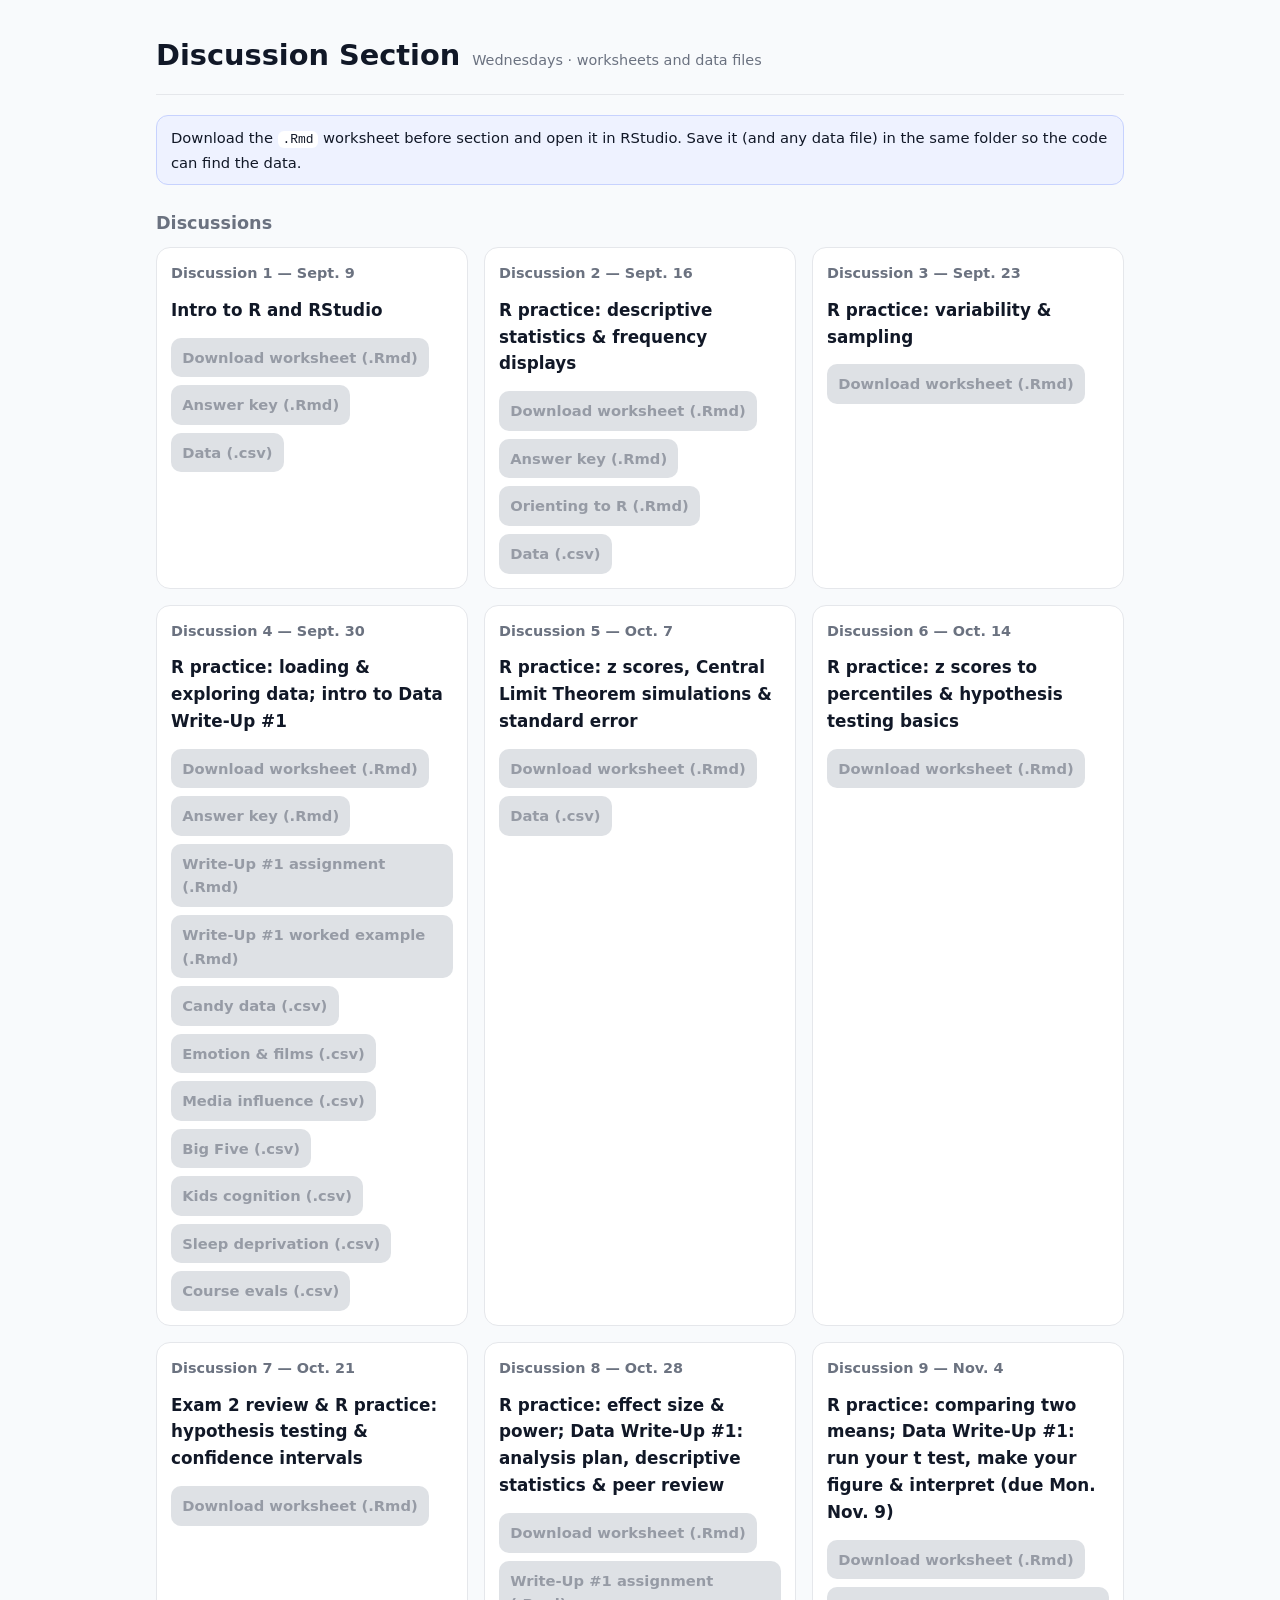
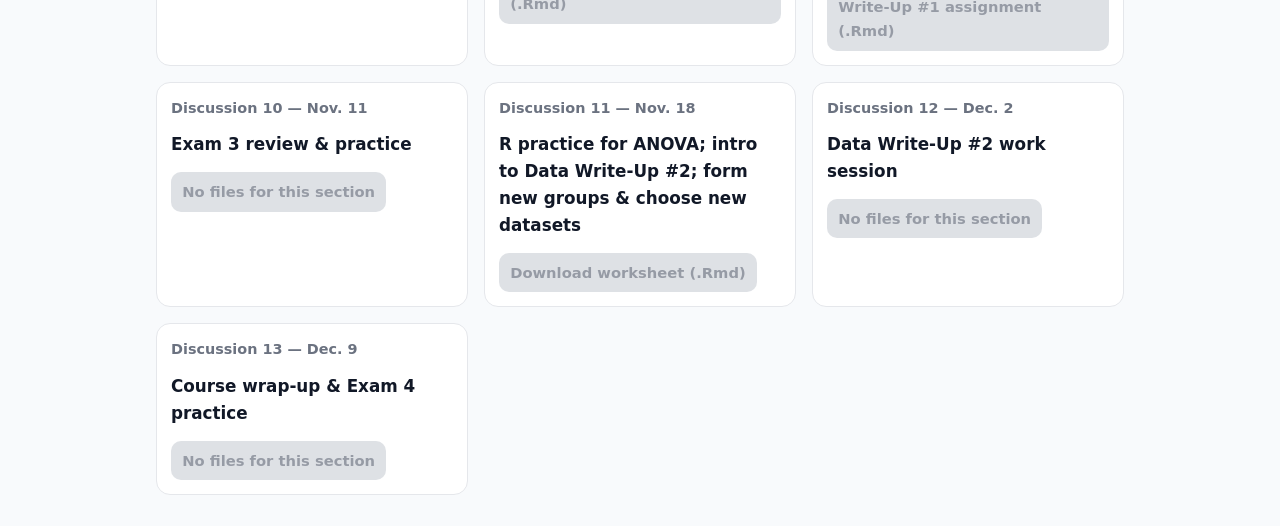
==== public/discussion/index.html @ 5fad2abb "Publish Lectures 9 and 10, Discussion 5 worksheet, and Discussion 4 answer key Co-Authored-By: Claud" ====
<!doctype html>
<meta charset="utf-8">
<title>PS 211 · Discussion Section</title>
<meta name="viewport" content="width=device-width, initial-scale=1">
<style>
  :root{
    --indigo:#4f46e5; --ink:#111827; --muted:#6b7280; --bg:#f8fafc;
    --card:#fff; --ring:#e5e7eb; --btn:#4f46e5; --btnText:#fff;
    --btnGhost:#eef2ff; --btnDisabled:#d1d5db; --btnDisabledText:#6b7280;
  }
  *{box-sizing:border-box}
  body{margin:0;background:var(--bg);color:var(--ink);
       font:16px/1.6 system-ui,-apple-system,Segoe UI,Roboto,Arial,sans-serif}
  .wrap{max-width:1000px;margin:2rem auto;padding:0 16px}
  header{display:flex;align-items:baseline;gap:12px;margin-bottom:12px}
  header h1{margin:0;font-size:1.8rem}
  header p{margin:0;color:var(--muted)}
  .section{margin-top:1.5rem}
  .section h2{margin:.5rem 0 .6rem;font-size:1.1rem;color:var(--muted)}
  .grid{display:grid;grid-template-columns:repeat(3,minmax(0,1fr));gap:16px}
  @media (max-width:1000px){.grid{grid-template-columns:repeat(2,minmax(0,1fr))}}
  @media (max-width:640px){.grid{grid-template-columns:1fr}}
  .card{background:var(--card);border:1px solid var(--ring);border-radius:14px;
        padding:14px;display:flex;flex-direction:column;gap:10px}
  .kicker{font-weight:600;color:var(--muted);font-size:.9rem}
  h3{margin:.1rem 0 .25rem 0;font-size:1.05rem}
  .date{color:var(--muted);font-size:.9rem;margin-top:-4px}
  .actions{display:flex;gap:8px;flex-wrap:wrap}
  .btn{display:inline-flex;align-items:center;gap:.35rem;
       padding:.5rem .7rem;border-radius:10px;text-decoration:none;
       font-weight:600;font-size:.92rem;cursor:pointer;transition:opacity .2s}
  .primary{background:var(--btn);color:var(--btnText)}
  .ghost{background:var(--btnGhost);color:var(--indigo)}
  .disabled{background:var(--btnDisabled);color:var(--btnDisabledText);
             pointer-events:none;cursor:not-allowed;opacity:.7}
  .muted{color:var(--muted);font-size:.9rem}
  .hr{height:1px;background:var(--ring);margin:1rem 0 1.25rem}
  .note{background:#eef2ff;border:1px solid #c7d2fe;border-radius:12px;
        padding:10px 14px;font-size:.92rem;margin-bottom:.5rem}
  .note code{background:#fff;padding:.05rem .3rem;border-radius:6px;font-size:.88em}
</style>

<div class="wrap">
  <header>
    <h1>Discussion Section</h1>
    <p class="muted">Wednesdays · worksheets and data files</p>
  </header>

  <div class="hr"></div>

  <div class="note">
    Download the <code>.Rmd</code> worksheet before section and open it in RStudio.
    Save it (and any data file) in the same folder so the code can find the data.
  </div>

  <div class="section">
    <h2>Discussions</h2>
    <div id="discussions" class="grid"></div>
  </div>
</div>

<script>
async function urlExists(url) {
  try { const r = await fetch(url, { method: 'HEAD' }); return r.ok; }
  catch { return false; }
}

(function(){
  const base = '/' + (location.pathname.split('/').filter(Boolean)[0] || '');
  // Files are served from <repo>/discussion_section/ (copied there by deploy.yml).
  const FILES = `${base}/discussion_section`;

  const wrap = document.getElementById('discussions');

  // One entry per discussion section. `files` lists what should appear for that
  // section; a button is enabled only once the file actually exists on the site,
  // so you can list files ahead of time and post them when ready.
  //   label: button text · file: path inside discussion_section/ (subfolders OK, e.g. data_writeup/x.csv)
  //   primary: true for the main worksheet button
  const DISCUSSIONS = [
    { n: 1,  date: 'Sept. 9',  title: 'Intro to R and RStudio',
      files: [ { label: 'Download worksheet (.Rmd)', file: 'ps211_discussion01_intro_to_R.Rmd', primary: true },
               { label: 'Answer key (.Rmd)', file: 'ps211_discussion01_intro_to_R_answers.Rmd' },
               { label: 'Data (.csv)', file: 'pixar_data.csv' } ] },
    { n: 2,  date: 'Sept. 16', title: 'R practice: descriptive statistics & frequency displays',
      files: [ { label: 'Download worksheet (.Rmd)', file: 'ps211_discussion02_descriptives.Rmd', primary: true },
               { label: 'Answer key (.Rmd)', file: 'ps211_discussion02_descriptives_answers.Rmd' },
               { label: 'Orienting to R (.Rmd)', file: 'ps211_discussion02_orienting_to_R.Rmd' },
               { label: 'Data (.csv)', file: 'pixar_data.csv' } ] },
    { n: 3,  date: 'Sept. 23', title: 'R practice: variability & sampling',
      files: [ { label: 'Download worksheet (.Rmd)', file: 'ps211_discussion03_variability_sampling.Rmd', primary: true } ] },
    { n: 4,  date: 'Sept. 30', title: 'R practice: loading & exploring data; intro to Data Write-Up #1',
      files: [ { label: 'Download worksheet (.Rmd)', file: 'ps211_discussion04_meet_your_data.Rmd', primary: true },
               { label: 'Answer key (.Rmd)', file: 'ps211_discussion04_meet_your_data_answers.Rmd' },
               { label: 'Write-Up #1 assignment (.Rmd)', file: 'data_writeup/ps211_data_writeup1.Rmd' },
               { label: 'Write-Up #1 worked example (.Rmd)', file: 'data_writeup/ps211_data_writeup1_example.Rmd' },
               { label: 'Candy data (.csv)', file: 'data_writeup/candy_data.csv' },
               { label: 'Emotion & films (.csv)', file: 'data_writeup/emotion_films_data.csv' },
               { label: 'Media influence (.csv)', file: 'data_writeup/media_influence_data.csv' },
               { label: 'Big Five (.csv)', file: 'data_writeup/big_five_data.csv' },
               { label: 'Kids cognition (.csv)', file: 'data_writeup/kids_cognition_data.csv' },
               { label: 'Sleep deprivation (.csv)', file: 'data_writeup/sleep_deprivation_data.csv' },
               { label: 'Course evals (.csv)', file: 'data_writeup/course_evals_data.csv' } ] },
    { n: 5,  date: 'Oct. 7',   title: 'R practice: z scores, Central Limit Theorem simulations & standard error',
      files: [ { label: 'Download worksheet (.Rmd)', file: 'ps211_discussion05_zscores_CLT_SE.Rmd', primary: true },
               { label: 'Data (.csv)', file: 'college_sleep_data.csv' } ] },
    { n: 6,  date: 'Oct. 14',  title: 'R practice: z scores to percentiles & hypothesis testing basics',
      files: [ { label: 'Download worksheet (.Rmd)', file: 'ps211_discussion06_hypothesis_testing_basics.Rmd', primary: true } ] },
    { n: 7,  date: 'Oct. 21',  title: 'Exam 2 review & R practice: hypothesis testing & confidence intervals',
      files: [ { label: 'Download worksheet (.Rmd)', file: 'ps211_discussion07_hypothesis_tests_CIs.Rmd', primary: true } ] },
    { n: 8,  date: 'Oct. 28',  title: 'R practice: effect size & power; Data Write-Up #1: analysis plan, descriptive statistics & peer review',
      files: [ { label: 'Download worksheet (.Rmd)', file: 'ps211_discussion08_writeup_plan.Rmd', primary: true },
               { label: 'Write-Up #1 assignment (.Rmd)', file: 'data_writeup/ps211_data_writeup1.Rmd' } ] },
    { n: 9,  date: 'Nov. 4',   title: 'R practice: comparing two means; Data Write-Up #1: run your t test, make your figure & interpret (due Mon. Nov. 9)',
      files: [ { label: 'Download worksheet (.Rmd)', file: 'ps211_discussion09_writeup_test_figure.Rmd', primary: true },
               { label: 'Write-Up #1 assignment (.Rmd)', file: 'data_writeup/ps211_data_writeup1.Rmd' } ] },
    { n: 10, date: 'Nov. 11',  title: 'Exam 3 review & practice',
      files: [] },
    { n: 11, date: 'Nov. 18',  title: 'R practice for ANOVA; intro to Data Write-Up #2; form new groups & choose new datasets',
      files: [ { label: 'Download worksheet (.Rmd)', file: 'ps211_discussion11_anova.Rmd', primary: true } ] },
    { n: 12, date: 'Dec. 2',   title: 'Data Write-Up #2 work session',
      files: [] },
    { n: 13, date: 'Dec. 9',   title: 'Course wrap-up & Exam 4 practice',
      files: [] },
  ];

  function makeCard({ kicker, title, buttons }) {
    const card = document.createElement('div');
    card.className = 'card';

    const k = document.createElement('div');
    k.className = 'kicker';
    k.textContent = kicker;
    card.appendChild(k);

    const h3 = document.createElement('h3');
    h3.textContent = title;
    card.appendChild(h3);

    const actions = document.createElement('div');
    actions.className = 'actions';
    buttons.forEach(b => actions.appendChild(b));
    card.appendChild(actions);

    return card;
  }

  function btn(label, href, kind, enabled=true, title='', downloadName='') {
    const a = document.createElement('a');
    a.textContent = label;
    a.className = 'btn ' + kind;
    if (enabled && href) {
      a.href = href;
      // .Rmd/.csv would otherwise open as plain text in the browser
      if (downloadName) a.setAttribute('download', downloadName);
    } else {
      a.classList.add('disabled');
      if (title) a.title = title;
    }
    return a;
  }

  (async () => {
    for (const d of DISCUSSIONS) {
      const buttons = [];

      if (d.files.length === 0) {
        buttons.push(btn('No files for this section', '', 'ghost', false, 'Nothing to download'));
      } else {
        const checks = await Promise.all(d.files.map(f => urlExists(`${FILES}/${f.file}`)));
        d.files.forEach((f, i) => {
          const kind = f.primary ? 'primary' : 'ghost';
          if (checks[i]) buttons.push(btn(f.label, `${FILES}/${f.file}`, kind, true, '', f.file.split('/').pop()));
          else           buttons.push(btn(f.label, '', kind, false, 'Not yet posted'));
        });
      }

      wrap.appendChild(makeCard({
        kicker: `Discussion ${d.n} — ${d.date}`,
        title: d.title,
        buttons
      }));
    }
  })();
})();
</script>
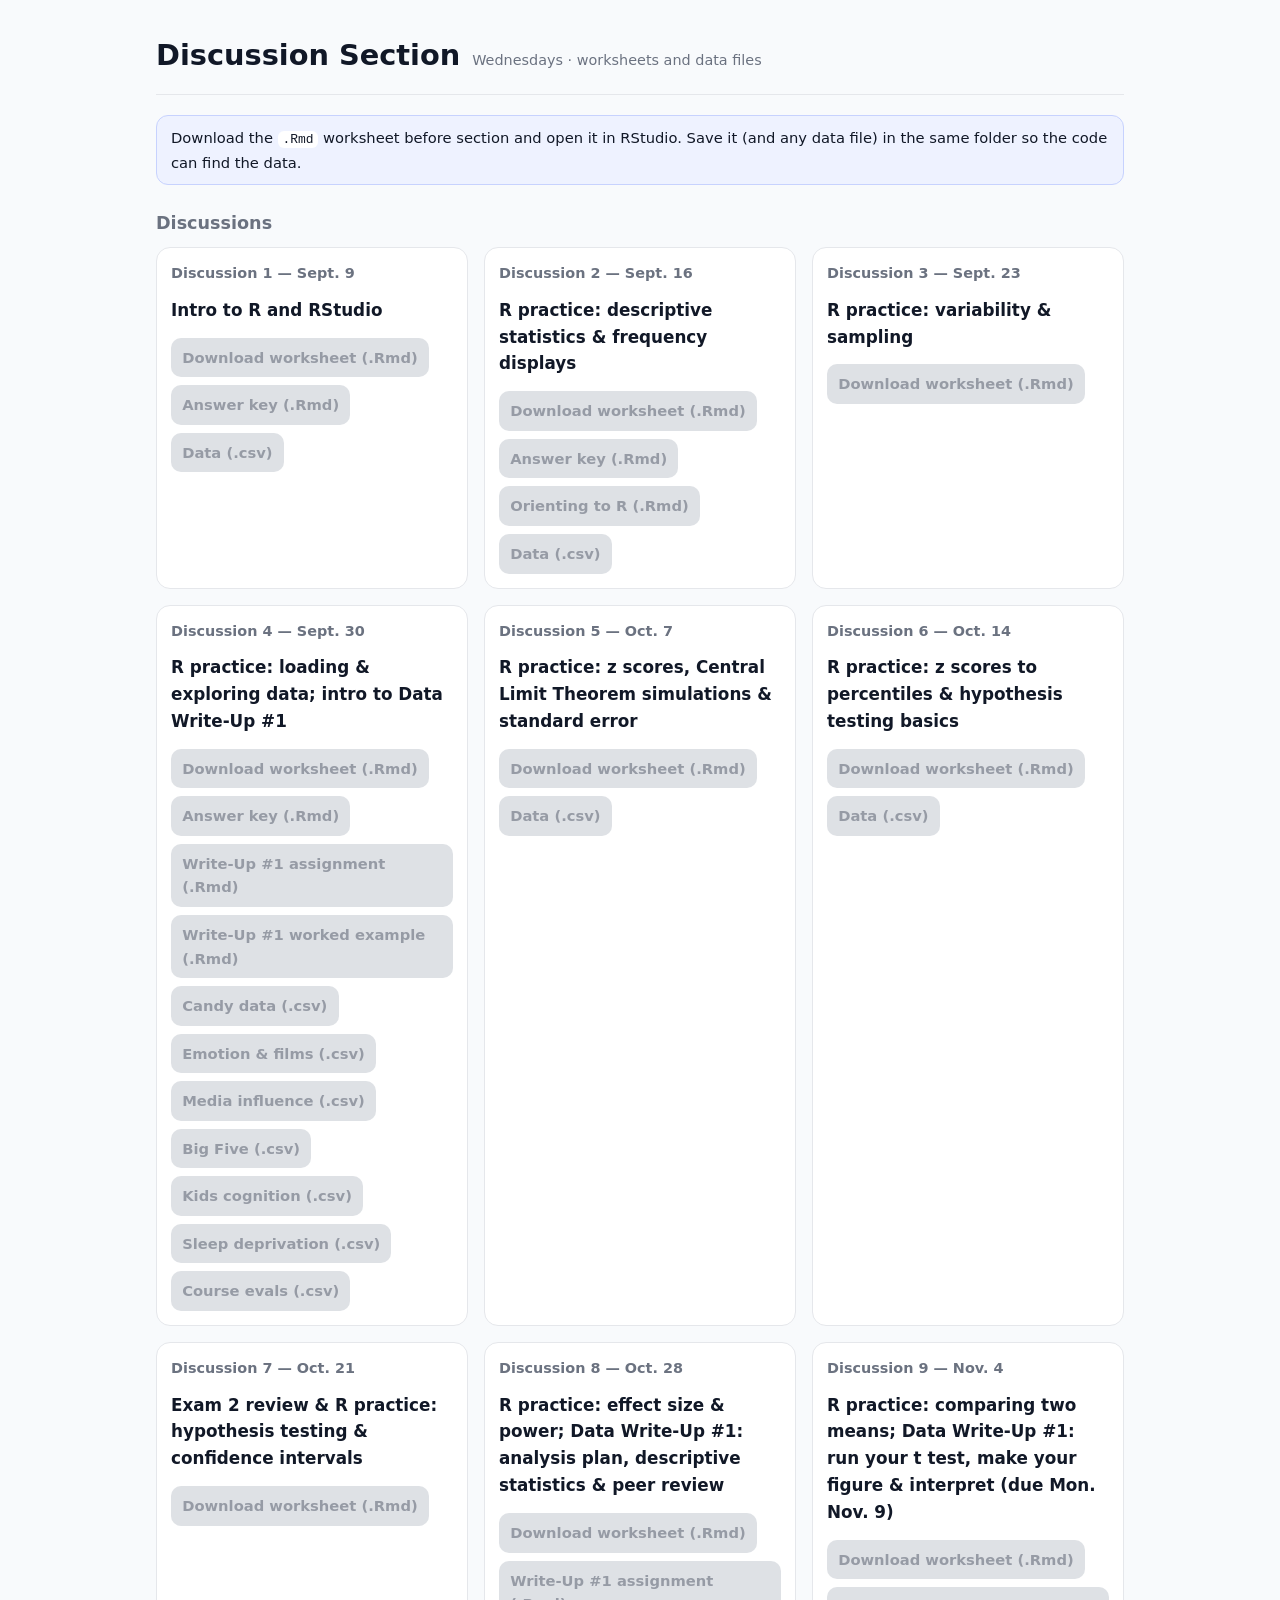
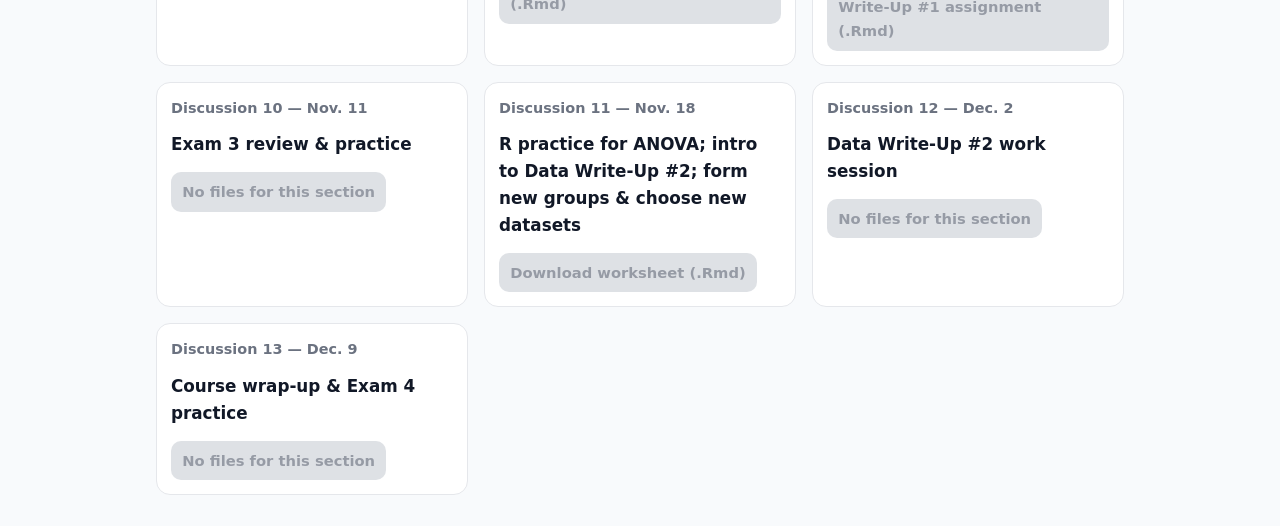
==== commit fe029248: "Post Discussion 6 worksheet Adds the D6 worksheet (hypothesis testing basics) and a Data (.csv) butt" ====
--- a/public/discussion/index.html
+++ b/public/discussion/index.html
@@ -105,7 +105,8 @@
       files: [ { label: 'Download worksheet (.Rmd)', file: 'ps211_discussion05_zscores_CLT_SE.Rmd', primary: true },
                { label: 'Data (.csv)', file: 'college_sleep_data.csv' } ] },
     { n: 6,  date: 'Oct. 14',  title: 'R practice: z scores to percentiles & hypothesis testing basics',
-      files: [ { label: 'Download worksheet (.Rmd)', file: 'ps211_discussion06_hypothesis_testing_basics.Rmd', primary: true } ] },
+      files: [ { label: 'Download worksheet (.Rmd)', file: 'ps211_discussion06_hypothesis_testing_basics.Rmd', primary: true },
+               { label: 'Data (.csv)', file: 'college_sleep_data.csv' } ] },
     { n: 7,  date: 'Oct. 21',  title: 'Exam 2 review & R practice: hypothesis testing & confidence intervals',
       files: [ { label: 'Download worksheet (.Rmd)', file: 'ps211_discussion07_hypothesis_tests_CIs.Rmd', primary: true } ] },
     { n: 8,  date: 'Oct. 28',  title: 'R practice: effect size & power; Data Write-Up #1: analysis plan, descriptive statistics & peer review',
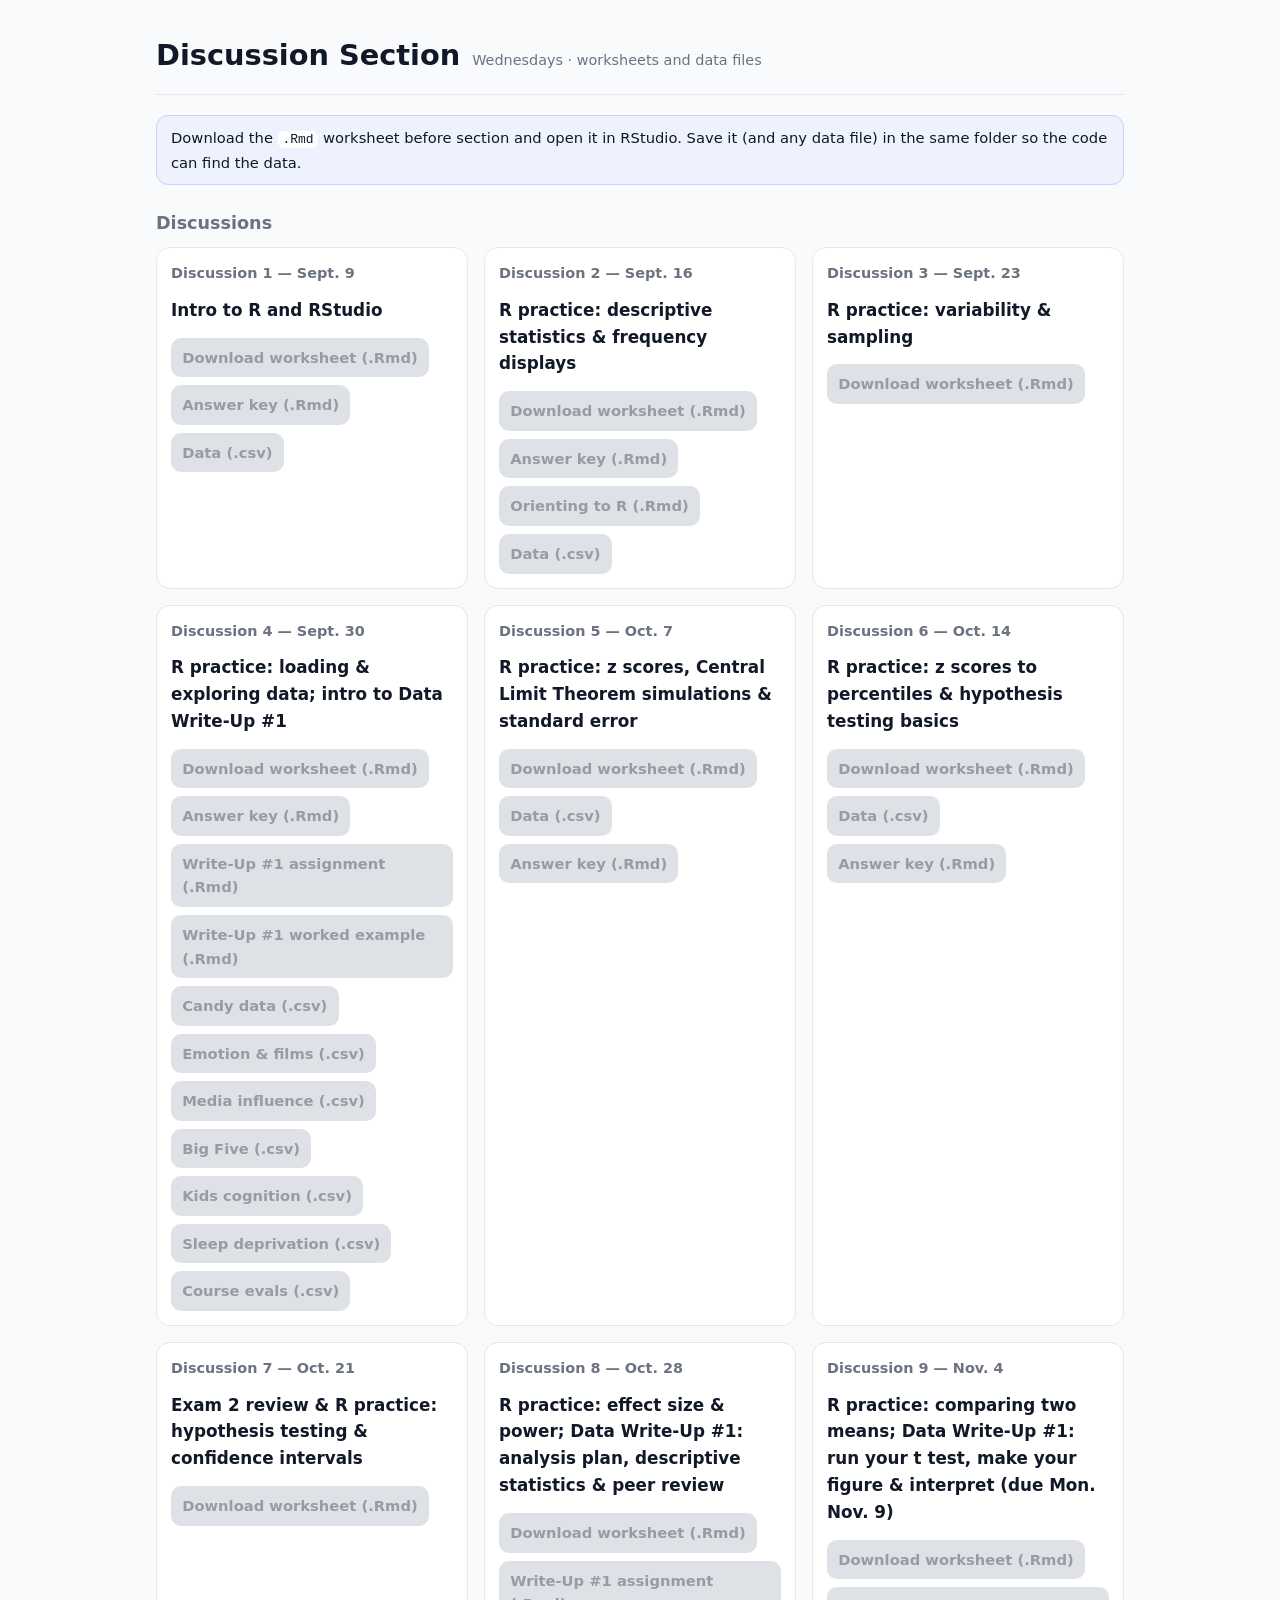
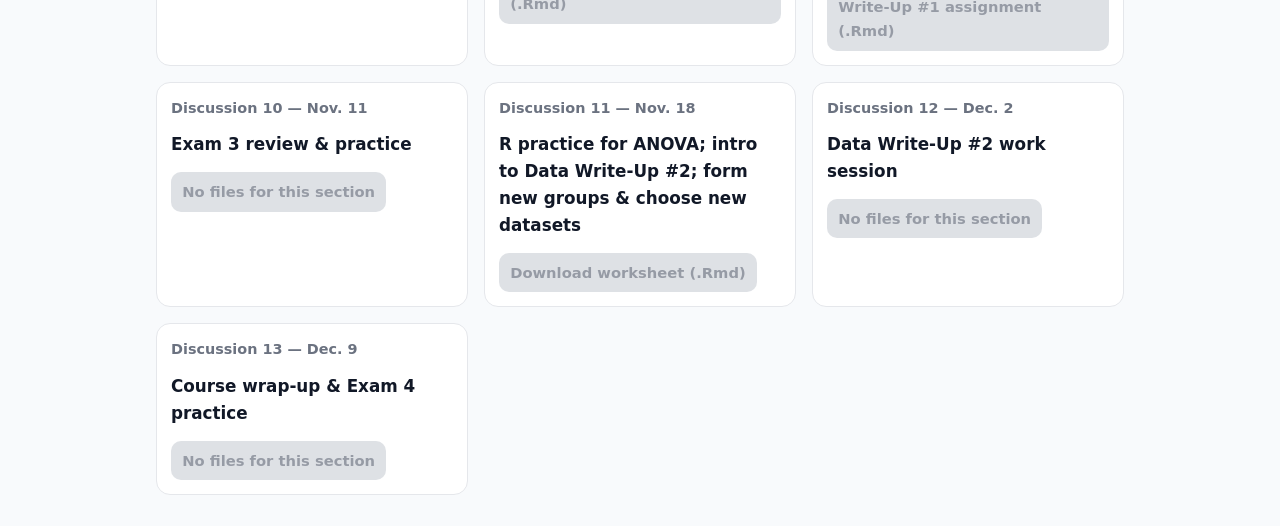
==== commit 17ebeb2b: "d5 and d6 answers" ====
--- a/public/discussion/index.html
+++ b/public/discussion/index.html
@@ -103,10 +103,12 @@
                { label: 'Course evals (.csv)', file: 'data_writeup/course_evals_data.csv' } ] },
     { n: 5,  date: 'Oct. 7',   title: 'R practice: z scores, Central Limit Theorem simulations & standard error',
       files: [ { label: 'Download worksheet (.Rmd)', file: 'ps211_discussion05_zscores_CLT_SE.Rmd', primary: true },
-               { label: 'Data (.csv)', file: 'college_sleep_data.csv' } ] },
+               { label: 'Data (.csv)', file: 'college_sleep_data.csv' },
+               { label: 'Answer key (.Rmd)', file: 'ps211_discussion05_zscores_CLT_SE_answers.Rmd' }] },   
     { n: 6,  date: 'Oct. 14',  title: 'R practice: z scores to percentiles & hypothesis testing basics',
       files: [ { label: 'Download worksheet (.Rmd)', file: 'ps211_discussion06_hypothesis_testing_basics.Rmd', primary: true },
-               { label: 'Data (.csv)', file: 'college_sleep_data.csv' } ] },
+               { label: 'Data (.csv)', file: 'college_sleep_data.csv' },
+               { label: 'Answer key (.Rmd)', file: 'ps211_discussion05_zscores_CLT_SE_answers.Rmd' } ] },
     { n: 7,  date: 'Oct. 21',  title: 'Exam 2 review & R practice: hypothesis testing & confidence intervals',
       files: [ { label: 'Download worksheet (.Rmd)', file: 'ps211_discussion07_hypothesis_tests_CIs.Rmd', primary: true } ] },
     { n: 8,  date: 'Oct. 28',  title: 'R practice: effect size & power; Data Write-Up #1: analysis plan, descriptive statistics & peer review',
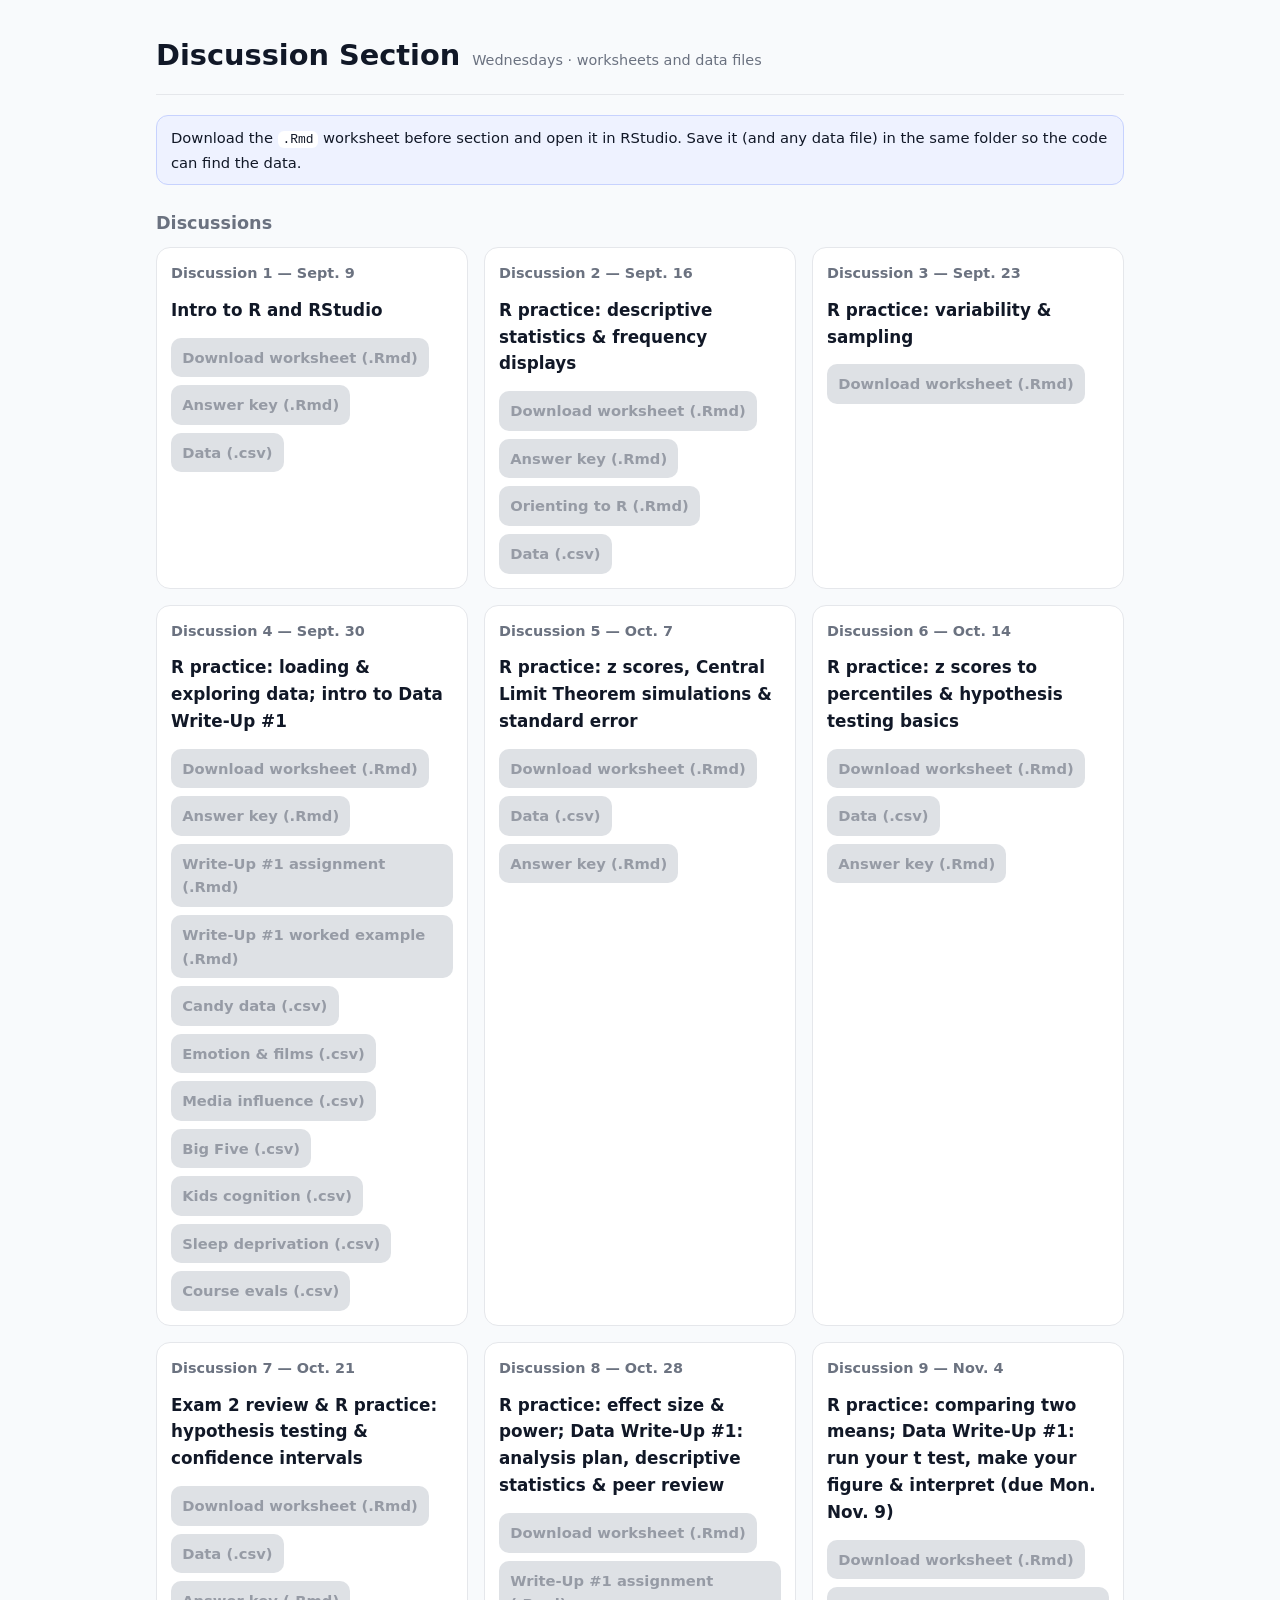
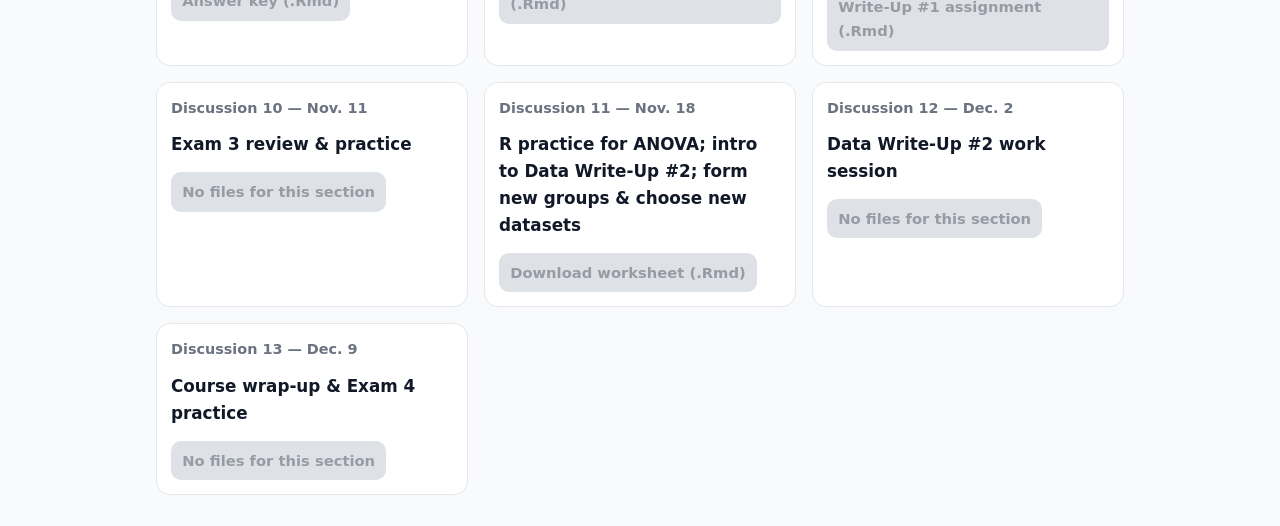
==== commit 6265a222: "d7 answers" ====
--- a/public/discussion/index.html
+++ b/public/discussion/index.html
@@ -108,9 +108,11 @@
     { n: 6,  date: 'Oct. 14',  title: 'R practice: z scores to percentiles & hypothesis testing basics',
       files: [ { label: 'Download worksheet (.Rmd)', file: 'ps211_discussion06_hypothesis_testing_basics.Rmd', primary: true },
                { label: 'Data (.csv)', file: 'college_sleep_data.csv' },
-               { label: 'Answer key (.Rmd)', file: 'ps211_discussion05_zscores_CLT_SE_answers.Rmd' } ] },
+               { label: 'Answer key (.Rmd)', file: 'ps211_discussion06_hypothesis_testing_basics_answers.Rmd' } ] },
     { n: 7,  date: 'Oct. 21',  title: 'Exam 2 review & R practice: hypothesis testing & confidence intervals',
-      files: [ { label: 'Download worksheet (.Rmd)', file: 'ps211_discussion07_hypothesis_tests_CIs.Rmd', primary: true } ] },
+      files: [ { label: 'Download worksheet (.Rmd)', file: 'ps211_discussion07_hypothesis_tests_CIs.Rmd', primary: true },
+               { label: 'Data (.csv)', file: 'spotify_songs_data.csv' },
+               { label: 'Answer key (.Rmd)', file: 'ps211_discussion07_hypothesis_tests_CIs_answers.Rmd' }] },
     { n: 8,  date: 'Oct. 28',  title: 'R practice: effect size & power; Data Write-Up #1: analysis plan, descriptive statistics & peer review',
       files: [ { label: 'Download worksheet (.Rmd)', file: 'ps211_discussion08_writeup_plan.Rmd', primary: true },
                { label: 'Write-Up #1 assignment (.Rmd)', file: 'data_writeup/ps211_data_writeup1.Rmd' } ] },
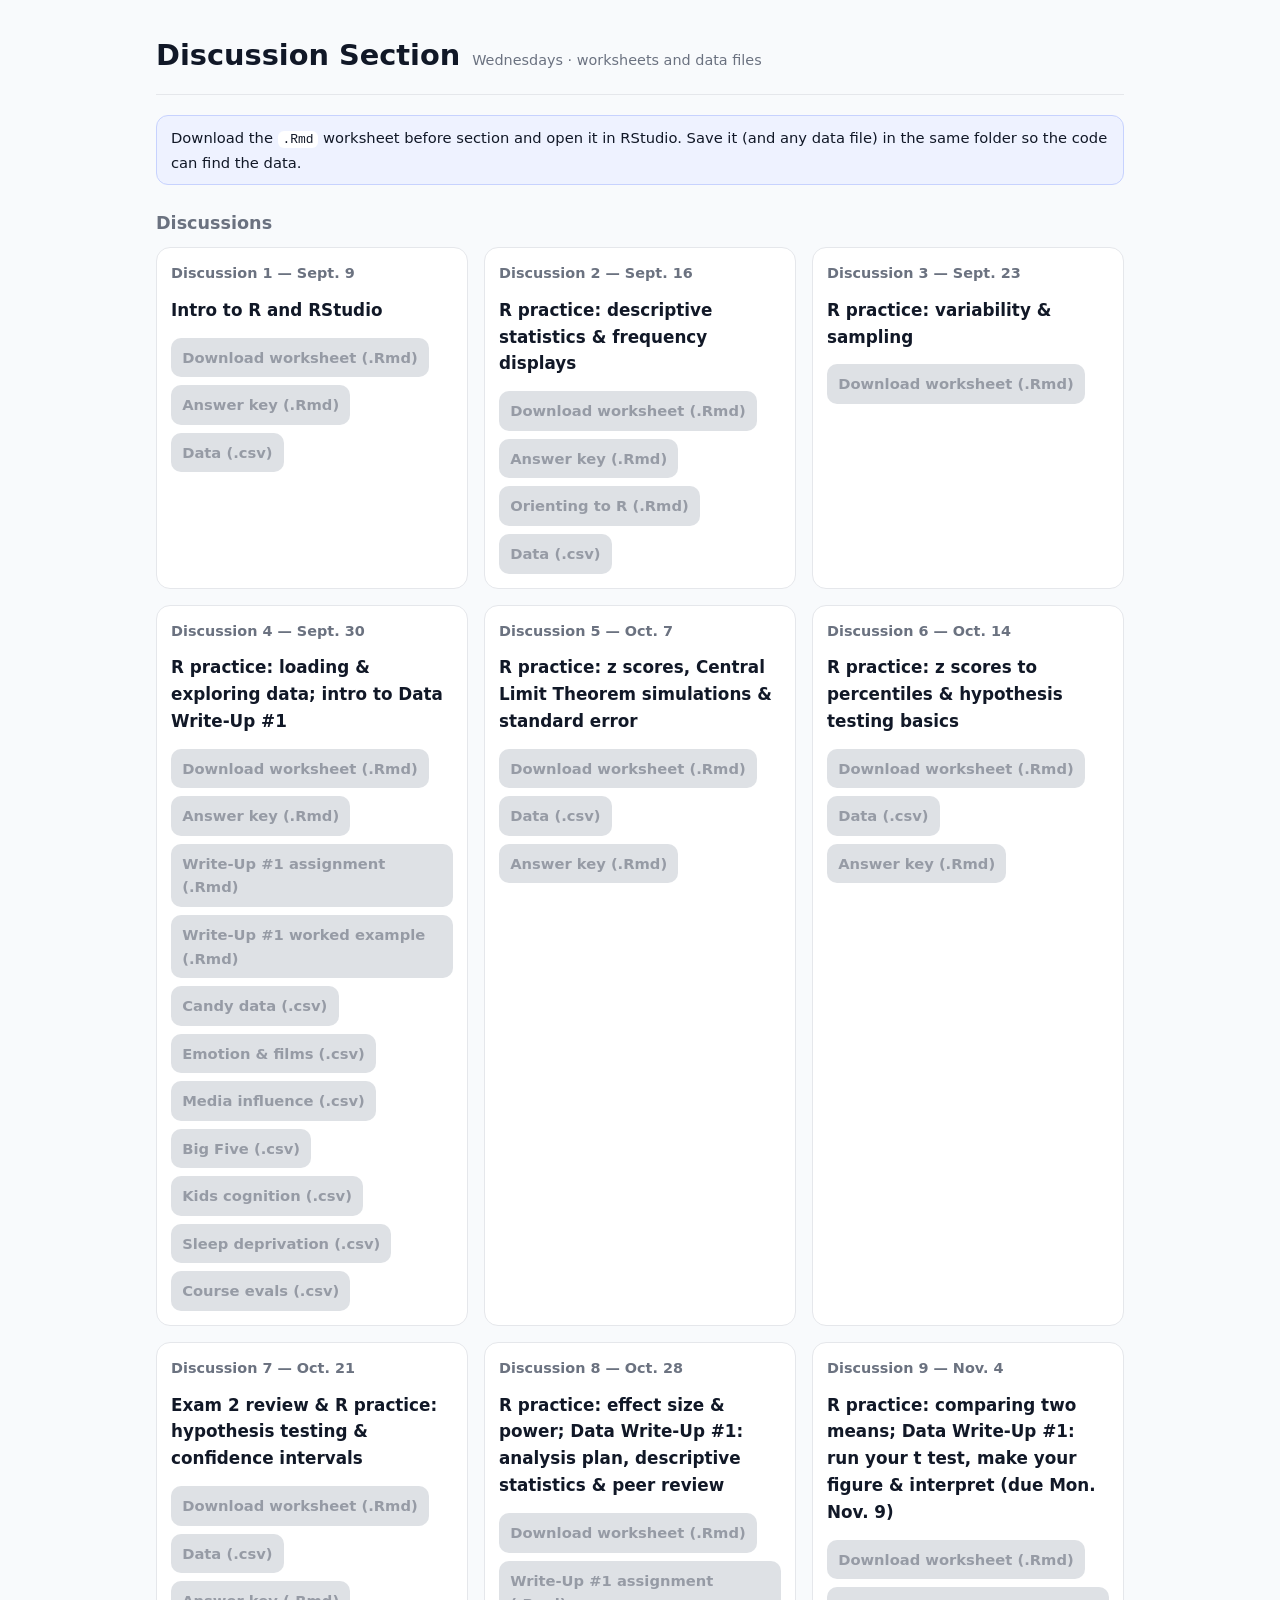
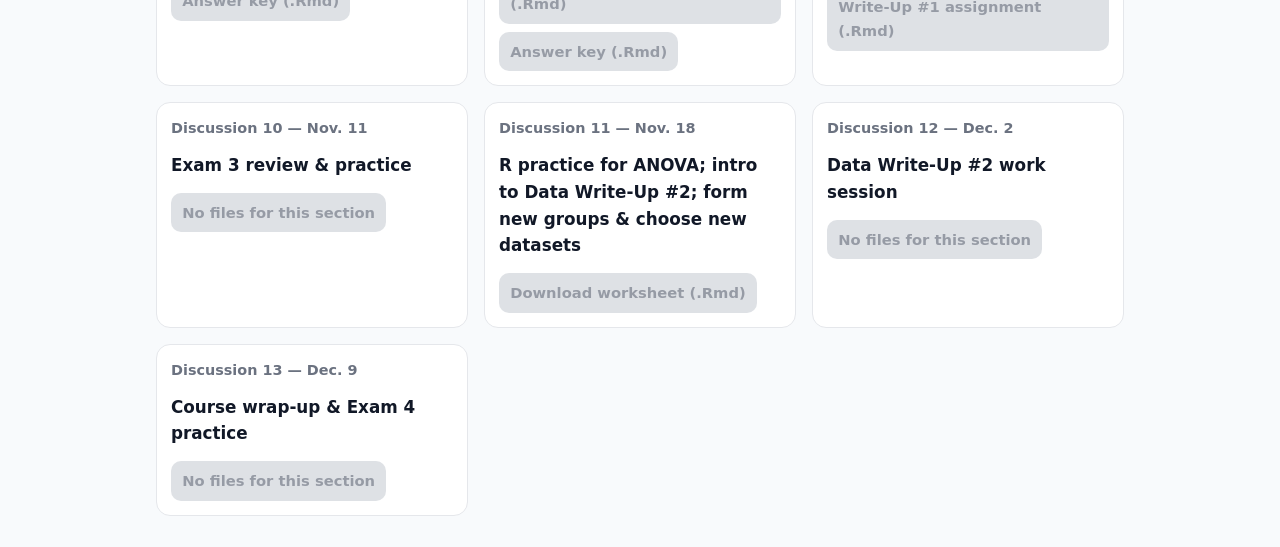
==== commit 70dae1a1: "discussion 9" ====
--- a/public/discussion/index.html
+++ b/public/discussion/index.html
@@ -115,7 +115,8 @@
                { label: 'Answer key (.Rmd)', file: 'ps211_discussion07_hypothesis_tests_CIs_answers.Rmd' }] },
     { n: 8,  date: 'Oct. 28',  title: 'R practice: effect size & power; Data Write-Up #1: analysis plan, descriptive statistics & peer review',
       files: [ { label: 'Download worksheet (.Rmd)', file: 'ps211_discussion08_writeup_plan.Rmd', primary: true },
-               { label: 'Write-Up #1 assignment (.Rmd)', file: 'data_writeup/ps211_data_writeup1.Rmd' } ] },
+               { label: 'Write-Up #1 assignment (.Rmd)', file: 'data_writeup/ps211_data_writeup1.Rmd' },
+               { label: 'Answer key (.Rmd)', file: 'ps211_discussion08_writeup_plan_answers.Rmd' } ] },
     { n: 9,  date: 'Nov. 4',   title: 'R practice: comparing two means; Data Write-Up #1: run your t test, make your figure & interpret (due Mon. Nov. 9)',
       files: [ { label: 'Download worksheet (.Rmd)', file: 'ps211_discussion09_writeup_test_figure.Rmd', primary: true },
                { label: 'Write-Up #1 assignment (.Rmd)', file: 'data_writeup/ps211_data_writeup1.Rmd' } ] },
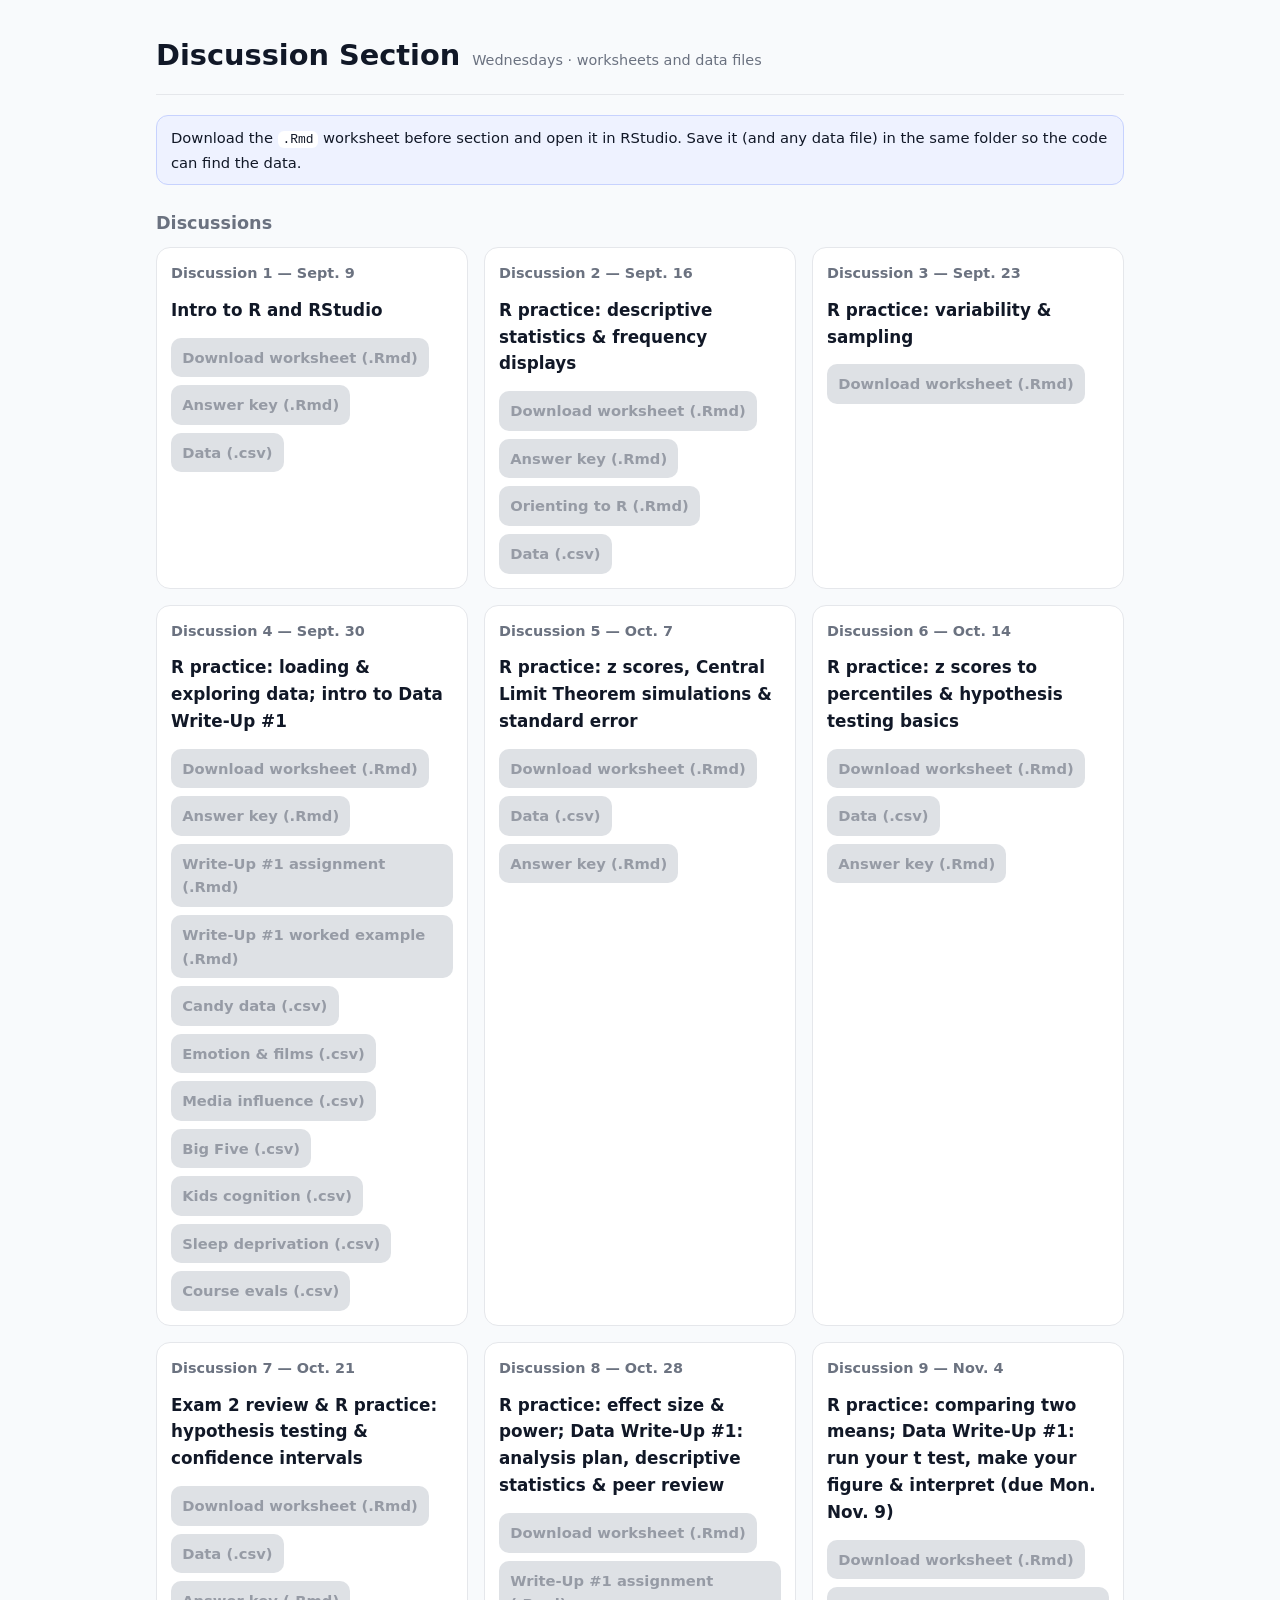
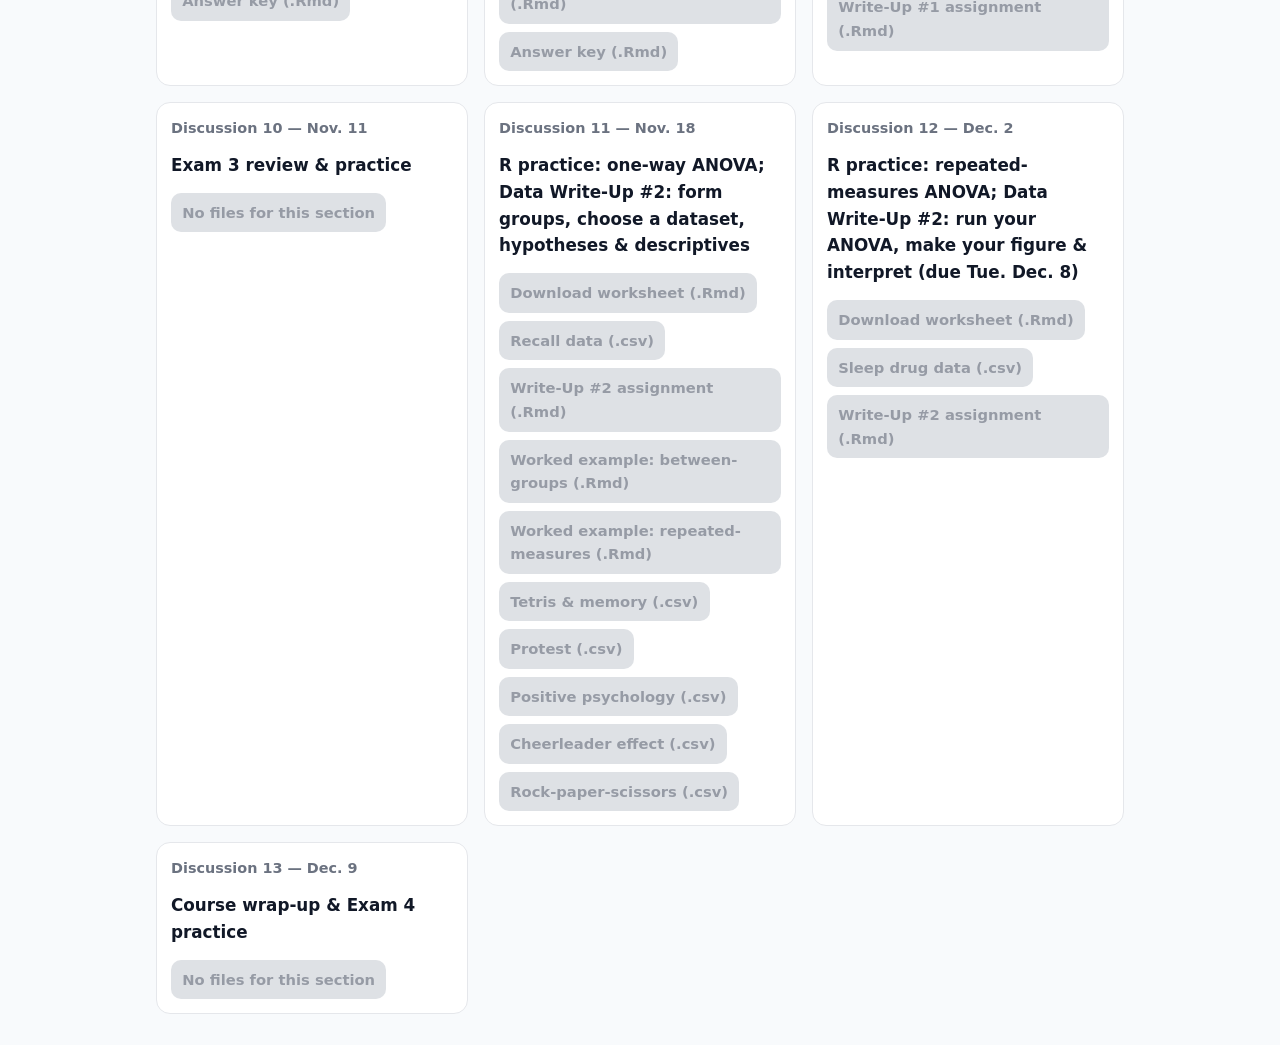
==== commit 70309ad5: "lecture 15" ====
--- a/public/discussion/index.html
+++ b/public/discussion/index.html
@@ -122,10 +122,21 @@
                { label: 'Write-Up #1 assignment (.Rmd)', file: 'data_writeup/ps211_data_writeup1.Rmd' } ] },
     { n: 10, date: 'Nov. 11',  title: 'Exam 3 review & practice',
       files: [] },
-    { n: 11, date: 'Nov. 18',  title: 'R practice for ANOVA; intro to Data Write-Up #2; form new groups & choose new datasets',
-      files: [ { label: 'Download worksheet (.Rmd)', file: 'ps211_discussion11_anova.Rmd', primary: true } ] },
-    { n: 12, date: 'Dec. 2',   title: 'Data Write-Up #2 work session',
-      files: [] },
+    { n: 11, date: 'Nov. 18',  title: 'R practice: one-way ANOVA; Data Write-Up #2: form groups, choose a dataset, hypotheses & descriptives',
+      files: [ { label: 'Download worksheet (.Rmd)', file: 'ps211_discussion11_anova_writeup.Rmd', primary: true },
+               { label: 'Recall data (.csv)', file: 'recall_format_data.csv' },
+               { label: 'Write-Up #2 assignment (.Rmd)', file: 'data_writeup/ps211_data_writeup2.Rmd' },
+               { label: 'Worked example: between-groups (.Rmd)', file: 'data_writeup/ps211_data_writeup2_example_between.Rmd' },
+               { label: 'Worked example: repeated-measures (.Rmd)', file: 'data_writeup/ps211_data_writeup2_example_repeated.Rmd' },
+               { label: 'Tetris & memory (.csv)', file: 'data_writeup/tetris_memory_data.csv' },
+               { label: 'Protest (.csv)', file: 'data_writeup/protest_data.csv' },
+               { label: 'Positive psychology (.csv)', file: 'data_writeup/positive_psych_data.csv' },
+               { label: 'Cheerleader effect (.csv)', file: 'data_writeup/cheerleader_data.csv' },
+               { label: 'Rock-paper-scissors (.csv)', file: 'data_writeup/rock_paper_scissors_data.csv' } ] },
+    { n: 12, date: 'Dec. 2',   title: 'R practice: repeated-measures ANOVA; Data Write-Up #2: run your ANOVA, make your figure & interpret (due Tue. Dec. 8)',
+      files: [ { label: 'Download worksheet (.Rmd)', file: 'ps211_discussion12_rm_anova_writeup.Rmd', primary: true },
+               { label: 'Sleep drug data (.csv)', file: 'sleep_drug_data.csv' },
+               { label: 'Write-Up #2 assignment (.Rmd)', file: 'data_writeup/ps211_data_writeup2.Rmd' } ] },
     { n: 13, date: 'Dec. 9',   title: 'Course wrap-up & Exam 4 practice',
       files: [] },
   ];
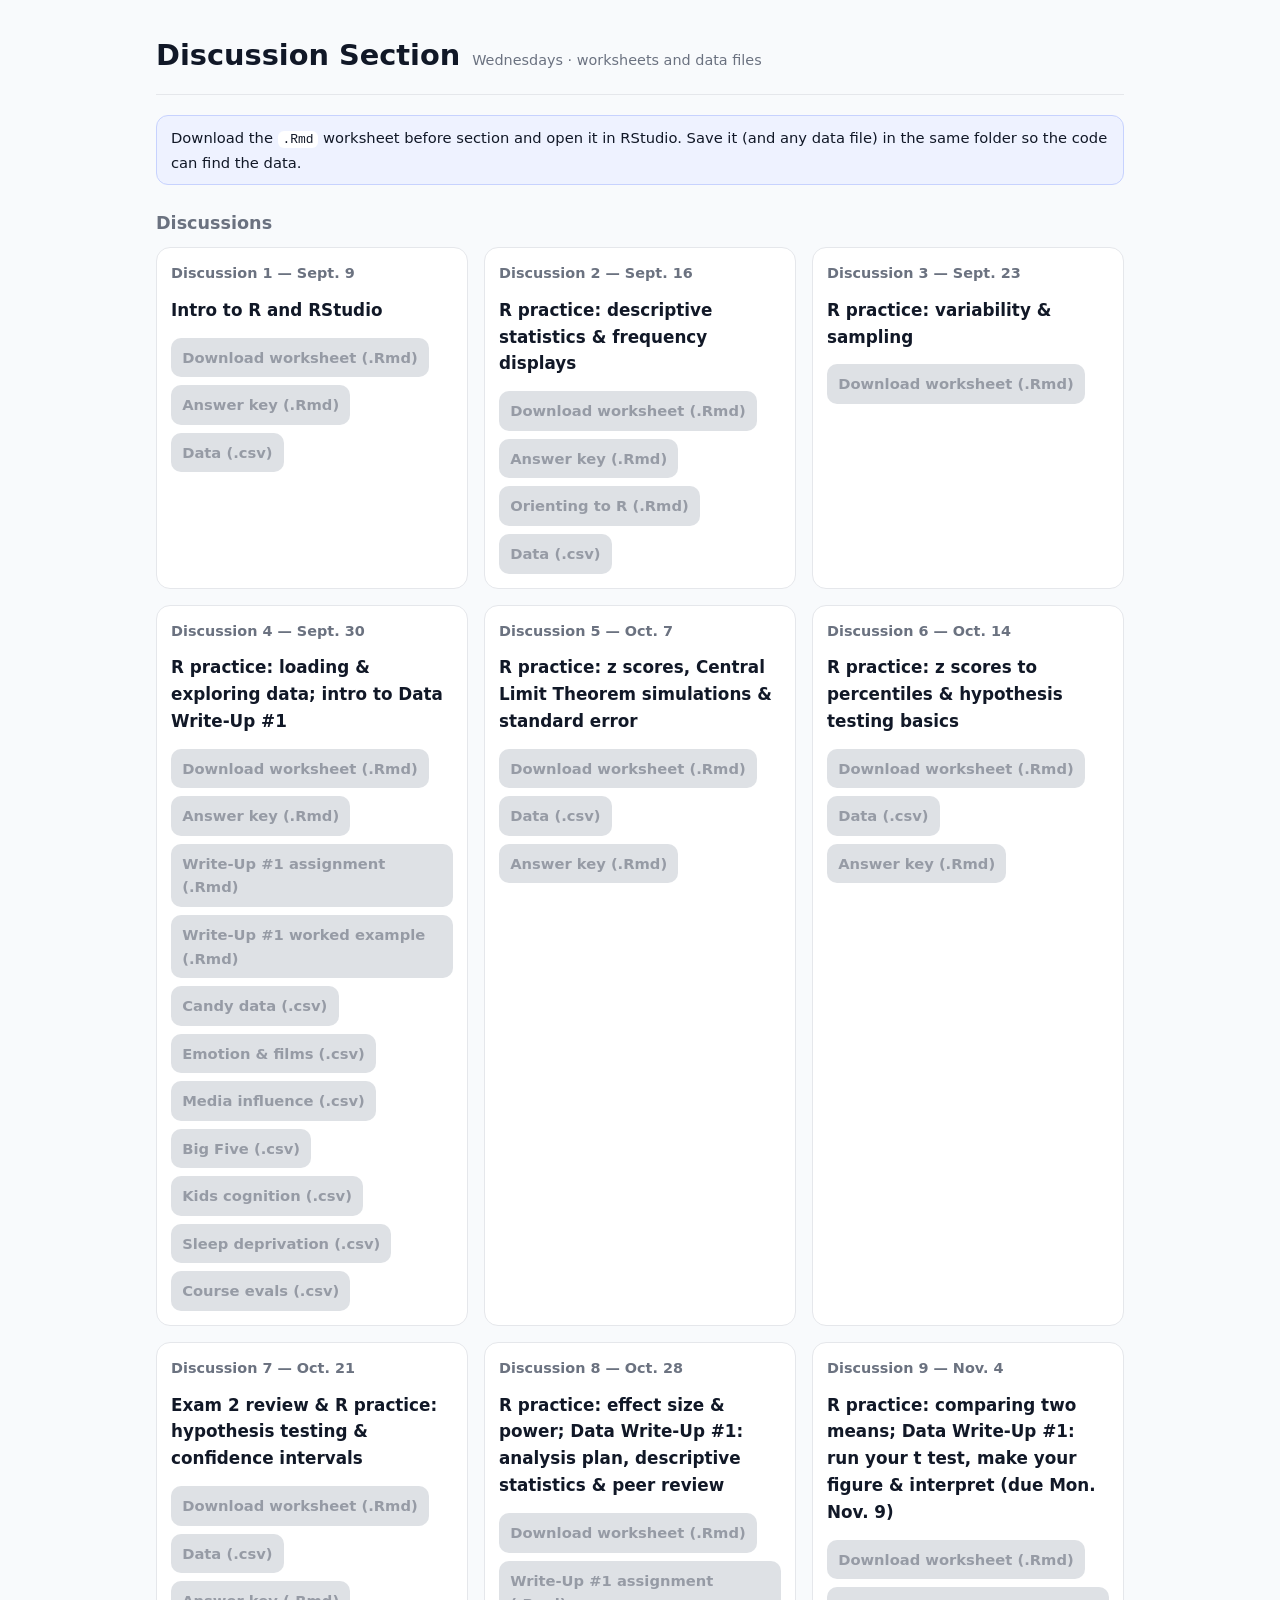
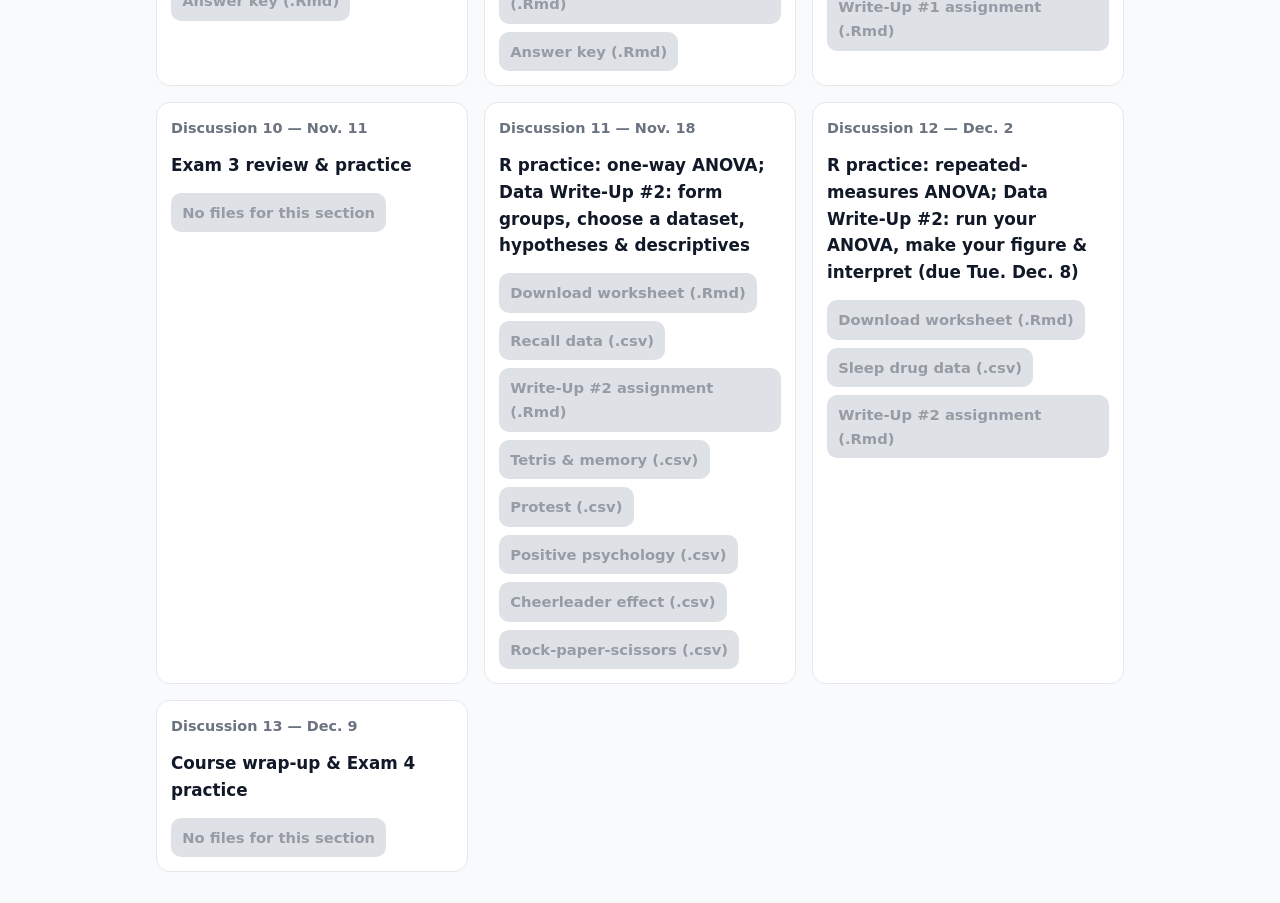
==== commit 2038a986: "Discussion 11 and Write-Up #2" ====
--- a/public/discussion/index.html
+++ b/public/discussion/index.html
@@ -124,19 +124,17 @@
       files: [] },
     { n: 11, date: 'Nov. 18',  title: 'R practice: one-way ANOVA; Data Write-Up #2: form groups, choose a dataset, hypotheses & descriptives',
       files: [ { label: 'Download worksheet (.Rmd)', file: 'ps211_discussion11_anova_writeup.Rmd', primary: true },
-               { label: 'Recall data (.csv)', file: 'recall_format_data.csv' },
-               { label: 'Write-Up #2 assignment (.Rmd)', file: 'data_writeup/ps211_data_writeup2.Rmd' },
-               { label: 'Worked example: between-groups (.Rmd)', file: 'data_writeup/ps211_data_writeup2_example_between.Rmd' },
-               { label: 'Worked example: repeated-measures (.Rmd)', file: 'data_writeup/ps211_data_writeup2_example_repeated.Rmd' },
-               { label: 'Tetris & memory (.csv)', file: 'data_writeup/tetris_memory_data.csv' },
-               { label: 'Protest (.csv)', file: 'data_writeup/protest_data.csv' },
-               { label: 'Positive psychology (.csv)', file: 'data_writeup/positive_psych_data.csv' },
-               { label: 'Cheerleader effect (.csv)', file: 'data_writeup/cheerleader_data.csv' },
-               { label: 'Rock-paper-scissors (.csv)', file: 'data_writeup/rock_paper_scissors_data.csv' } ] },
+               { label: 'Recall data (.csv)', file: 'data_writeup2/recall_format_data.csv' },
+               { label: 'Write-Up #2 assignment (.Rmd)', file: 'data_writeup2/ps211_data_writeup2.Rmd' },
+               { label: 'Tetris & memory (.csv)', file: 'data_writeup2/tetris_memory_data.csv' },
+               { label: 'Protest (.csv)', file: 'data_writeup2/protest_data.csv' },
+               { label: 'Positive psychology (.csv)', file: 'data_writeup2/positive_psych_data.csv' },
+               { label: 'Cheerleader effect (.csv)', file: 'data_writeup2/cheerleader_data.csv' },
+               { label: 'Rock-paper-scissors (.csv)', file: 'data_writeup2/rock_paper_scissors_data.csv' } ] },
     { n: 12, date: 'Dec. 2',   title: 'R practice: repeated-measures ANOVA; Data Write-Up #2: run your ANOVA, make your figure & interpret (due Tue. Dec. 8)',
       files: [ { label: 'Download worksheet (.Rmd)', file: 'ps211_discussion12_rm_anova_writeup.Rmd', primary: true },
                { label: 'Sleep drug data (.csv)', file: 'sleep_drug_data.csv' },
-               { label: 'Write-Up #2 assignment (.Rmd)', file: 'data_writeup/ps211_data_writeup2.Rmd' } ] },
+               { label: 'Write-Up #2 assignment (.Rmd)', file: 'data_writeup2/ps211_data_writeup2.Rmd' } ] },
     { n: 13, date: 'Dec. 9',   title: 'Course wrap-up & Exam 4 practice',
       files: [] },
   ];
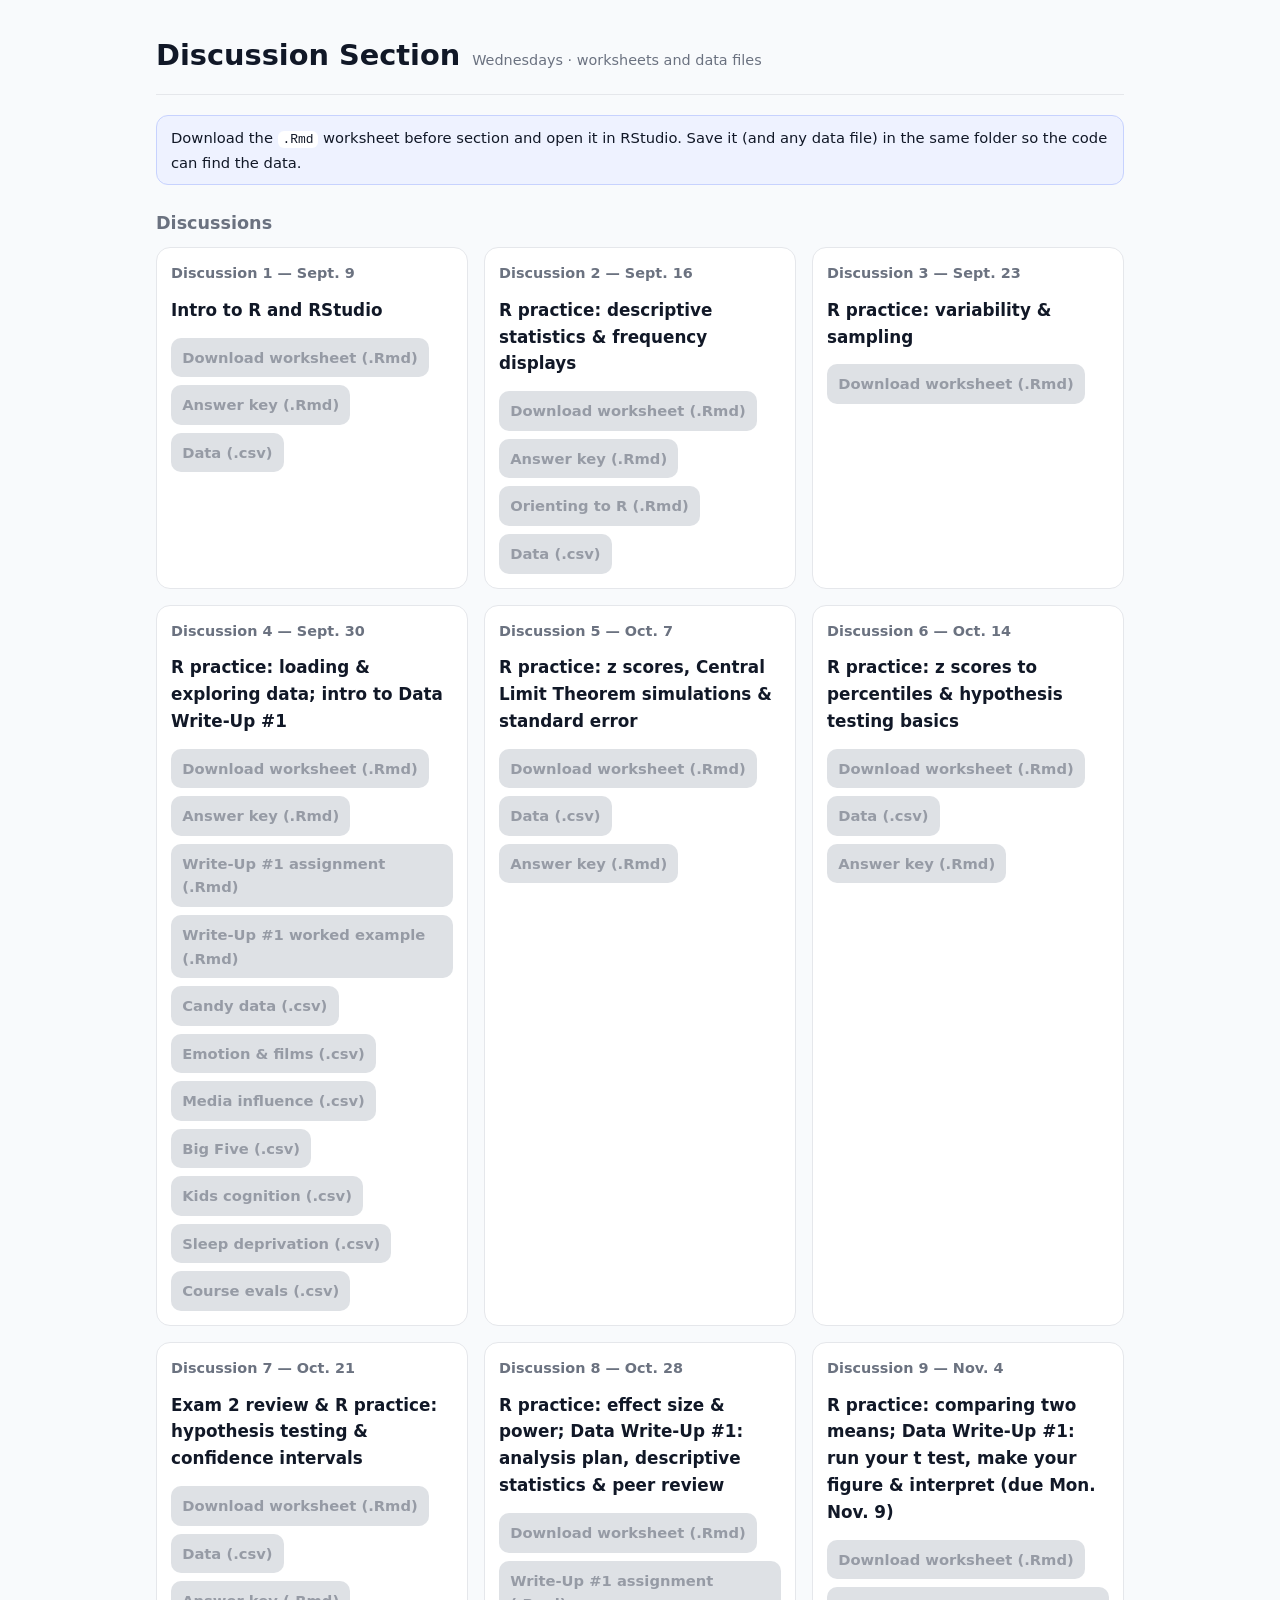
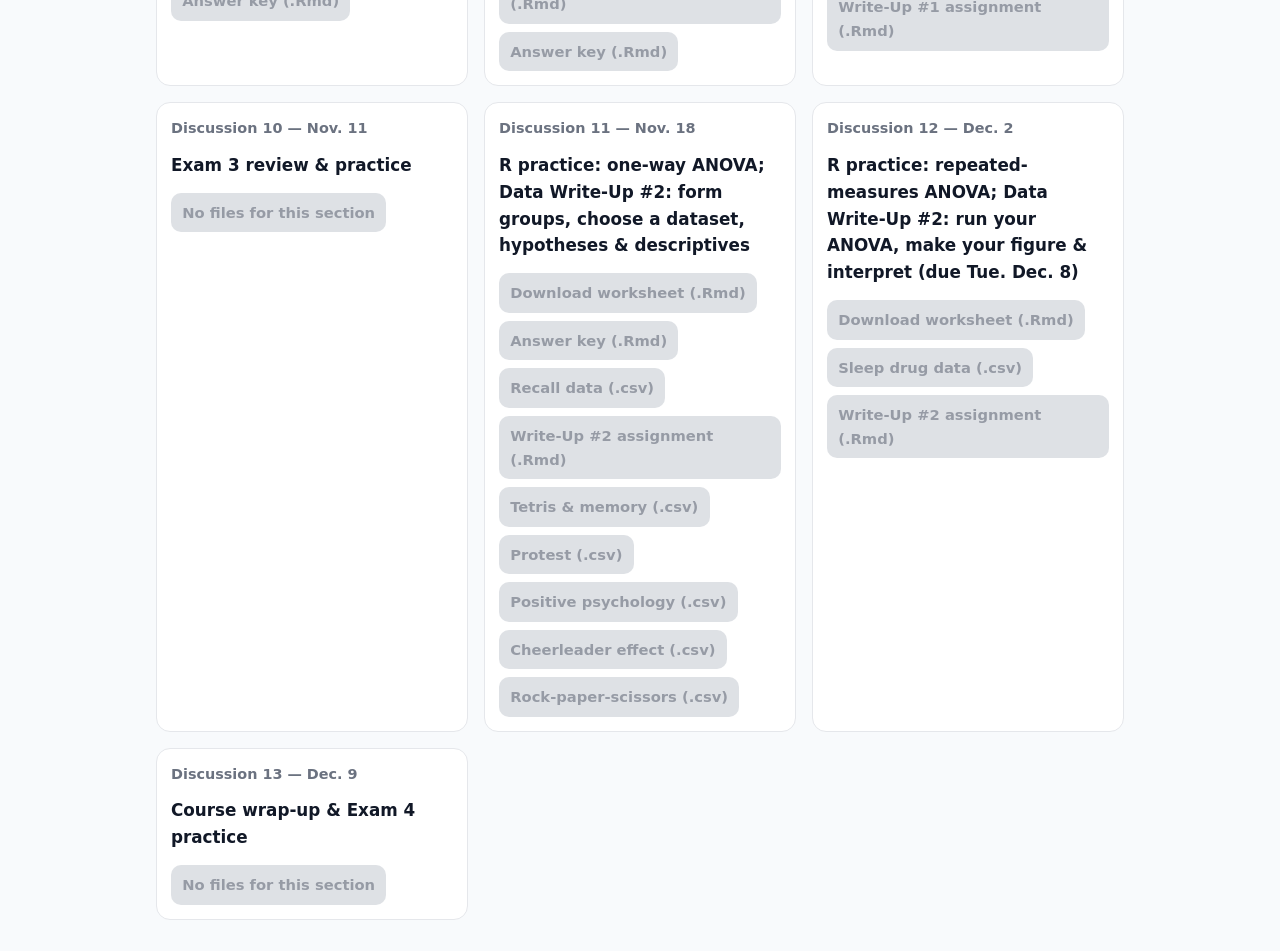
==== commit 96cd02f9: "Post Discussion 11 answer key" ====
--- a/public/discussion/index.html
+++ b/public/discussion/index.html
@@ -124,6 +124,7 @@
       files: [] },
     { n: 11, date: 'Nov. 18',  title: 'R practice: one-way ANOVA; Data Write-Up #2: form groups, choose a dataset, hypotheses & descriptives',
       files: [ { label: 'Download worksheet (.Rmd)', file: 'ps211_discussion11_anova_writeup.Rmd', primary: true },
+               { label: 'Answer key (.Rmd)', file: 'ps211_discussion11_anova_writeup_answers.Rmd' },
                { label: 'Recall data (.csv)', file: 'data_writeup2/recall_format_data.csv' },
                { label: 'Write-Up #2 assignment (.Rmd)', file: 'data_writeup2/ps211_data_writeup2.Rmd' },
                { label: 'Tetris & memory (.csv)', file: 'data_writeup2/tetris_memory_data.csv' },
